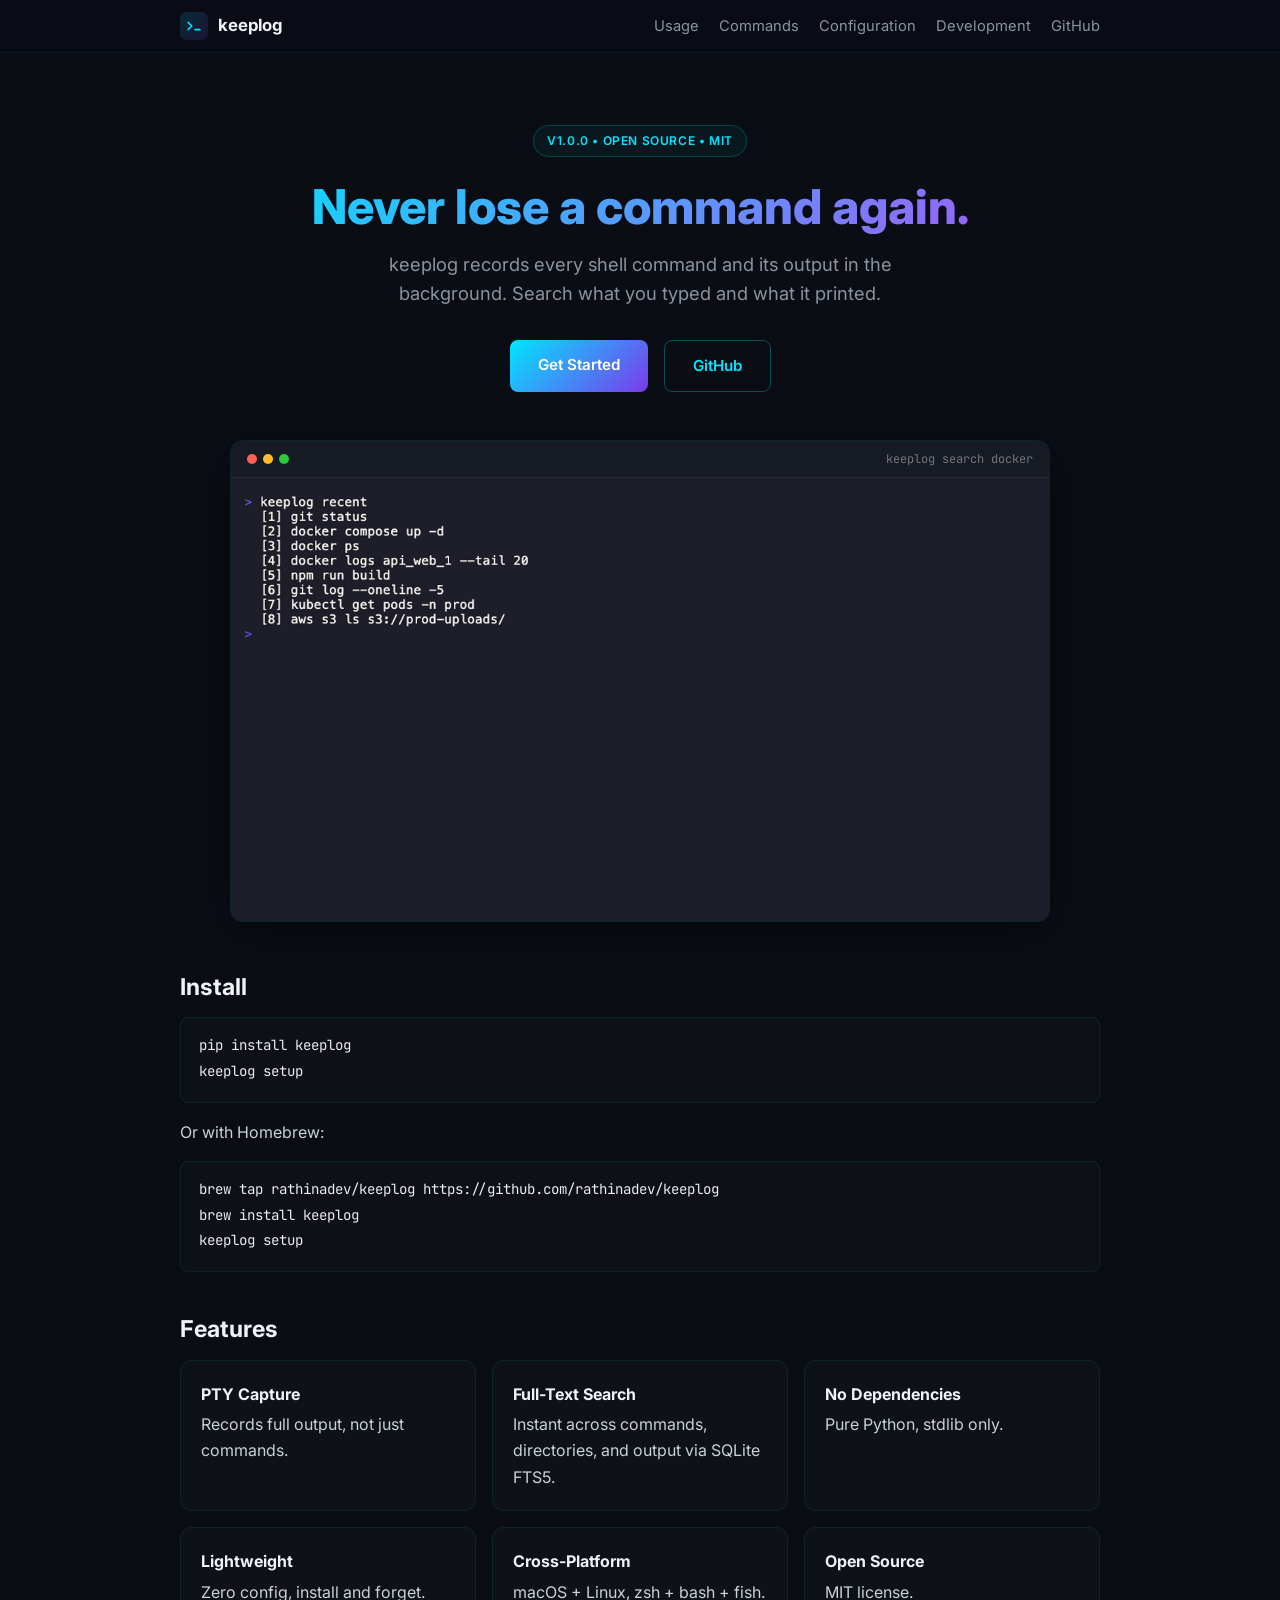
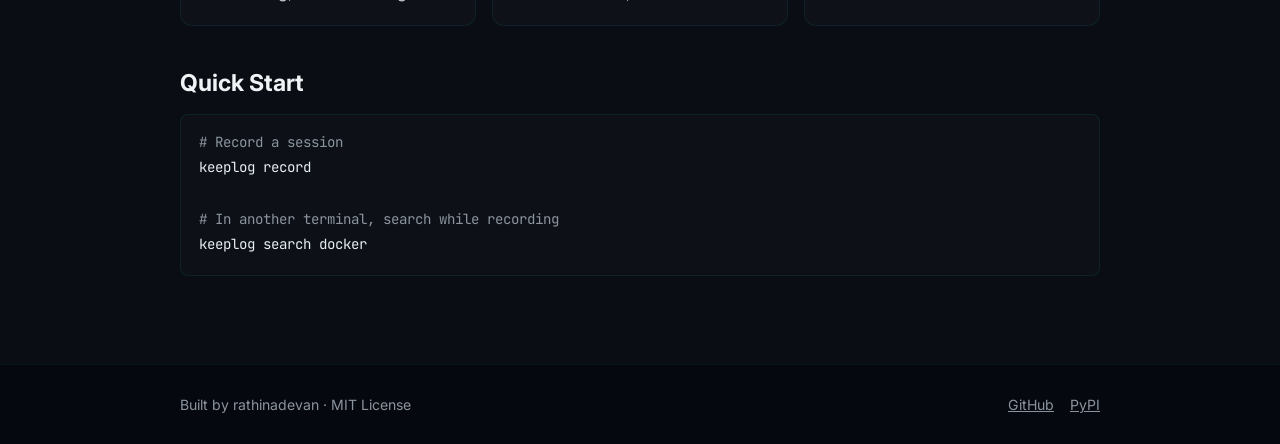
==== docs/index.html @ aa4a74f0 "docs: replace MkDocs with a plain HTML site" ====
<!doctype html>
<html lang="en">
<head>
  <meta charset="utf-8">
  <meta name="viewport" content="width=device-width, initial-scale=1">
  <title>keeplog</title>
  <meta name="description" content="keeplog records every terminal command and its output to a searchable local SQLite database. Install once, search your shell history instantly with fzf.">
  <link rel="canonical" href="https://rathinadev.github.io/keeplog/">
  <meta property="og:type" content="website">
  <meta property="og:site_name" content="keeplog">
  <meta property="og:title" content="keeplog">
  <meta property="og:description" content="keeplog records every terminal command and its output to a searchable local SQLite database. Install once, search your shell history instantly with fzf.">
  <meta property="og:url" content="https://rathinadev.github.io/keeplog/">
  <meta name="twitter:card" content="summary">
  <link rel="icon" href="assets/favicon.png">
  <link rel="preconnect" href="https://fonts.googleapis.com">
  <link rel="preconnect" href="https://fonts.gstatic.com" crossorigin>
  <link rel="stylesheet" href="https://fonts.googleapis.com/css2?family=Inter:wght@400;600;700;800&family=JetBrains+Mono:wght@400;500&display=swap">
  <link rel="stylesheet" href="style.css">
  <script src="site.js" defer></script>
  <script type="application/ld+json">
  {
    "@context": "https://schema.org",
    "@type": "SoftwareApplication",
    "name": "keeplog",
    "description": "Terminal session logger with full-text search. Records every shell command and output to a local SQLite database.",
    "applicationCategory": "DeveloperApplication",
    "operatingSystem": "macOS, Linux",
    "url": "https://rathinadev.github.io/keeplog/",
    "downloadUrl": "https://pypi.org/project/keeplog/",
    "license": "https://github.com/rathinadev/keeplog/blob/main/LICENSE",
    "offers": {
      "@type": "Offer",
      "price": "0",
      "priceCurrency": "USD"
    }
  }
  </script>
</head>
<body>
  <a class="skip" href="#main">Skip to content</a>
  <header class="site-header">
    <div class="wrap header-inner">
      <a class="brand" href="./" aria-current="page"><img src="assets/logo.svg" alt="" width="28" height="28">keeplog</a>
      <nav class="site-nav" aria-label="Main">
        <a href="usage/">Usage</a>
        <a href="commands/">Commands</a>
        <a href="config/">Configuration</a>
        <a href="development/">Development</a>
        <a href="https://github.com/rathinadev/keeplog">GitHub</a>
      </nav>
    </div>
  </header>

  <main id="main" class="wrap">
    <section class="hero">
      <div class="hero-badge">v1.0.0 • Open Source • MIT</div>
      <h1>Never lose a command again.</h1>
      <p class="hero-subtitle">keeplog records every shell command and its output in the background. Search what you typed and what it printed.</p>
      <div class="hero-actions">
        <a class="btn btn-primary" href="#install">Get Started</a>
        <a class="btn btn-ghost" href="https://github.com/rathinadev/keeplog">GitHub</a>
      </div>
      <figure class="terminal">
        <div class="terminal-bar" aria-hidden="true">
          <span class="terminal-dot red"></span>
          <span class="terminal-dot yellow"></span>
          <span class="terminal-dot green"></span>
          <span class="terminal-title">keeplog search docker</span>
        </div>
        <img src="assets/demo.gif" width="1200" height="650" alt="Demo: keeplog recent lists past commands, then keeplog search docker opens fzf with each command's saved output in a preview pane.">
      </figure>
    </section>

    <h2 id="install">Install</h2>
<pre><code>pip install keeplog
keeplog setup</code></pre>

    <p>Or with Homebrew:</p>
<pre><code>brew tap rathinadev/keeplog https://github.com/rathinadev/keeplog
brew install keeplog
keeplog setup</code></pre>

    <h2>Features</h2>
    <ul class="cards">
      <li><strong>PTY Capture</strong>Records full output, not just commands.</li>
      <li><strong>Full-Text Search</strong>Instant across commands, directories, and output via SQLite FTS5.</li>
      <li><strong>No Dependencies</strong>Pure Python, stdlib only.</li>
      <li><strong>Lightweight</strong>Zero config, install and forget.</li>
      <li><strong>Cross-Platform</strong>macOS + Linux, zsh + bash + fish.</li>
      <li><strong>Open Source</strong>MIT license.</li>
    </ul>

    <h2>Quick Start</h2>
<pre><code><span class="c"># Record a session</span>
keeplog record

<span class="c"># In another terminal, search while recording</span>
keeplog search docker</code></pre>
  </main>

  <footer class="site-footer">
    <div class="wrap">
      <span>Built by rathinadevan · MIT License</span>
      <span><a href="https://github.com/rathinadev/keeplog">GitHub</a><a href="https://pypi.org/project/keeplog/">PyPI</a></span>
    </div>
  </footer>
</body>
</html>
---- docs/style.css ----
:root {
  --bg: #0a0d14;
  --bg-raised: #0d1117;
  --text: #c9d1d9;
  --muted: #8b949e;
  --heading: #f0f3f6;
  --accent: #00e5ff;
  --line: rgba(255, 255, 255, 0.08);
  --line-accent: rgba(0, 229, 255, 0.12);
  --sans: 'Inter', -apple-system, BlinkMacSystemFont, 'Segoe UI', sans-serif;
  --mono: 'JetBrains Mono', ui-monospace, SFMono-Regular, Menlo, monospace;
}

* { box-sizing: border-box; }

html { scroll-behavior: smooth; }

body {
  margin: 0;
  background: var(--bg);
  color: var(--text);
  font: 16px/1.65 var(--sans);
}

a { color: var(--accent); }

img { max-width: 100%; height: auto; display: block; }

.wrap {
  max-width: 960px;
  margin: 0 auto;
  padding-inline: 20px;
}

.skip {
  position: absolute;
  left: -9999px;
}

.skip:focus {
  left: 16px;
  top: 12px;
  z-index: 10;
  background: var(--accent);
  color: #000;
  padding: 6px 12px;
  border-radius: 6px;
}

/* Header */
.site-header {
  position: sticky;
  top: 0;
  z-index: 5;
  background: rgba(10, 13, 20, 0.85);
  backdrop-filter: blur(16px) saturate(180%);
  -webkit-backdrop-filter: blur(16px) saturate(180%);
  border-bottom: 1px solid rgba(0, 229, 255, 0.06);
}

.header-inner {
  display: flex;
  align-items: center;
  justify-content: space-between;
  flex-wrap: wrap;
  gap: 8px 24px;
  padding-block: 12px;
}

.brand {
  display: flex;
  align-items: center;
  gap: 10px;
  color: var(--heading);
  font-weight: 700;
  font-size: 1.05rem;
  text-decoration: none;
}

.site-nav {
  display: flex;
  flex-wrap: wrap;
  gap: 4px 20px;
  font-size: 0.92rem;
}

.site-nav a {
  color: var(--muted);
  text-decoration: none;
}

.site-nav a:hover { color: var(--heading); }

.site-nav a[aria-current="page"] { color: var(--accent); }

/* Content */
main { padding-block: 48px 72px; }

h1, h2, h3 {
  color: var(--heading);
  line-height: 1.2;
}

h1 {
  font-size: 2.2rem;
  font-weight: 800;
  margin: 0 0 16px;
}

h2 {
  font-size: 1.45rem;
  font-weight: 700;
  margin: 44px 0 12px;
}

h3 {
  font-size: 1.1rem;
  font-weight: 600;
  margin: 28px 0 8px;
}

code {
  font-family: var(--mono);
  font-size: 0.88em;
  background: var(--bg-raised);
  border: 1px solid var(--line);
  border-radius: 4px;
  padding: 0.1em 0.35em;
}

pre {
  position: relative;
  margin: 16px 0;
  padding: 16px 18px;
  background: var(--bg-raised);
  border: 1px solid rgba(0, 229, 255, 0.08);
  border-radius: 8px;
  overflow-x: auto;
  line-height: 1.6;
}

pre code {
  background: none;
  border: 0;
  padding: 0;
  font-size: 0.88rem;
  color: #e6edf3;
}

pre .c { color: var(--muted); }

.copy {
  position: absolute;
  top: 8px;
  right: 8px;
  padding: 4px 10px;
  font: 500 0.75rem var(--sans);
  color: var(--muted);
  background: rgba(255, 255, 255, 0.04);
  border: 1px solid rgba(255, 255, 255, 0.12);
  border-radius: 6px;
  cursor: pointer;
  opacity: 0;
  transition: opacity 0.15s;
}

pre:hover .copy,
.copy:focus-visible { opacity: 1; }

@media (hover: none) {
  .copy { opacity: 1; }
}

.table-wrap { overflow-x: auto; }

table {
  width: 100%;
  border-collapse: collapse;
  font-size: 0.95rem;
}

th, td {
  text-align: left;
  vertical-align: top;
  padding: 10px 12px;
  border-bottom: 1px solid var(--line);
}

th {
  color: var(--heading);
  font-weight: 600;
}

td code { white-space: nowrap; }

/* Hero */
.hero {
  text-align: center;
  padding-block: 24px 8px;
}

.hero-badge {
  display: inline-block;
  margin-bottom: 24px;
  padding: 5px 13px;
  border: 1px solid rgba(0, 229, 255, 0.2);
  border-radius: 100px;
  background: rgba(0, 229, 255, 0.05);
  color: var(--accent);
  font-size: 0.75rem;
  font-weight: 600;
  letter-spacing: 0.05em;
  text-transform: uppercase;
}

.hero h1 {
  font-size: 3rem;
  line-height: 1.1;
  background: linear-gradient(135deg, #00e5ff 0%, #a855f7 50%, #00e5ff 100%);
  background-size: 200% auto;
  -webkit-background-clip: text;
  background-clip: text;
  -webkit-text-fill-color: transparent;
  animation: shimmer 4s ease-in-out infinite;
}

@keyframes shimmer {
  0%, 100% { background-position: 0% center; }
  50% { background-position: 200% center; }
}

.hero-subtitle {
  max-width: 600px;
  margin: 0 auto 32px;
  color: var(--muted);
  font-size: 1.15rem;
  line-height: 1.6;
}

.hero-actions {
  display: flex;
  flex-wrap: wrap;
  justify-content: center;
  gap: 16px;
  margin-bottom: 48px;
}

.btn {
  display: inline-block;
  padding: 12px 28px;
  border-radius: 8px;
  font-weight: 600;
  font-size: 0.95rem;
  text-decoration: none;
  transition: transform 0.2s, box-shadow 0.2s, background 0.2s, border-color 0.2s;
}

.btn-primary {
  background: linear-gradient(135deg, #00e5ff, #7c3aed);
  color: #fff;
}

.btn-primary:hover {
  transform: translateY(-2px);
  box-shadow: 0 8px 30px rgba(0, 229, 255, 0.3);
}

.btn-ghost {
  border: 1px solid rgba(0, 229, 255, 0.3);
  color: var(--accent);
}

.btn-ghost:hover {
  background: rgba(0, 229, 255, 0.08);
  border-color: var(--accent);
}

/* Terminal frame */
.terminal {
  max-width: 820px;
  margin: 0 auto;
  border: 1px solid var(--line-accent);
  border-radius: 12px;
  overflow: hidden;
  box-shadow: 0 8px 40px rgba(0, 0, 0, 0.4);
  text-align: left;
}

.terminal-bar {
  display: flex;
  align-items: center;
  gap: 6px;
  padding: 10px 16px;
  background: #161a23;
  border-bottom: 1px solid var(--line);
}

.terminal-dot {
  width: 10px;
  height: 10px;
  border-radius: 50%;
}

.terminal-dot.red { background: #ff5f56; }
.terminal-dot.yellow { background: #ffbd2e; }
.terminal-dot.green { background: #27c93f; }

.terminal-title {
  margin-left: auto;
  color: rgba(255, 255, 255, 0.4);
  font: 0.75rem var(--mono);
}

/* Feature cards */
.cards {
  display: grid;
  grid-template-columns: repeat(auto-fit, minmax(240px, 1fr));
  gap: 16px;
  margin: 16px 0 0;
  padding: 0;
  list-style: none;
}

.cards li {
  padding: 20px;
  border: 1px solid rgba(0, 229, 255, 0.08);
  border-radius: 12px;
  background: rgba(255, 255, 255, 0.02);
  transition: transform 0.2s, border-color 0.2s, box-shadow 0.2s;
}

.cards li:hover {
  transform: translateY(-2px);
  border-color: rgba(0, 229, 255, 0.2);
  box-shadow: 0 4px 20px rgba(0, 229, 255, 0.06);
}

.cards strong {
  display: block;
  margin-bottom: 4px;
  color: var(--heading);
}

/* Footer */
.site-footer {
  padding-block: 28px;
  border-top: 1px solid rgba(0, 229, 255, 0.06);
  background: #05080e;
  color: var(--muted);
  font-size: 0.88rem;
}

.site-footer .wrap {
  display: flex;
  flex-wrap: wrap;
  justify-content: space-between;
  gap: 8px 24px;
}

.site-footer a {
  color: var(--muted);
  margin-left: 16px;
}

.site-footer a:first-child { margin-left: 0; }

@media (max-width: 600px) {
  main { padding-block: 32px 56px; }
  h1 { font-size: 1.8rem; }
  .hero h1 { font-size: 2.2rem; }
}

@media (prefers-reduced-motion: reduce) {
  html { scroll-behavior: auto; }
  .hero h1 { animation: none; }
  .btn, .cards li { transition: none; }
}
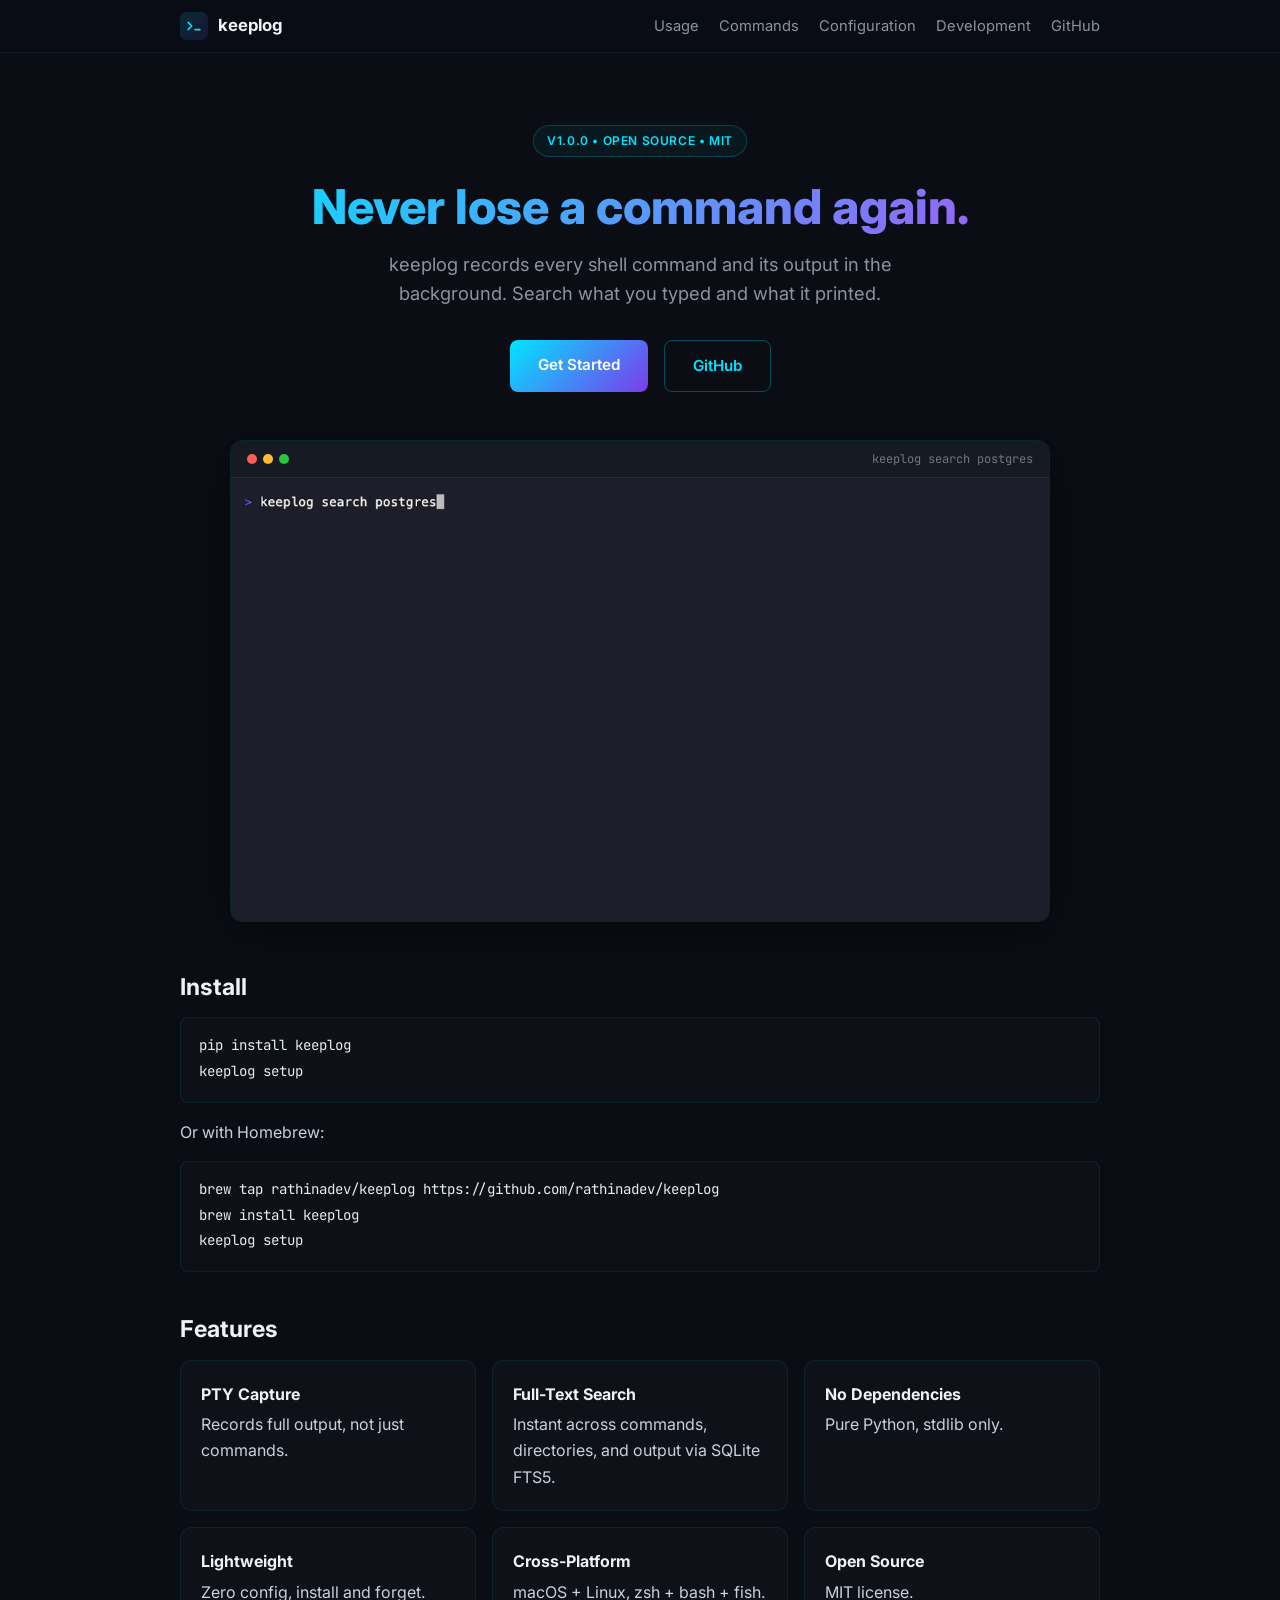
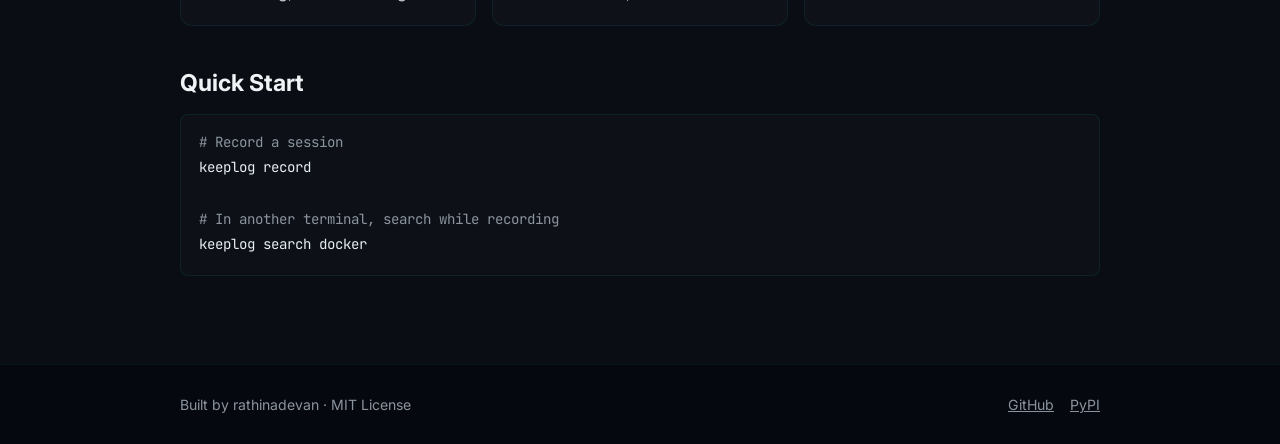
==== commit 49166ae3: "docs: re-record demo GIF to show output search" ====
--- a/docs/index.html
+++ b/docs/index.html
@@ -66,9 +66,9 @@
           <span class="terminal-dot red"></span>
           <span class="terminal-dot yellow"></span>
           <span class="terminal-dot green"></span>
-          <span class="terminal-title">keeplog search docker</span>
+          <span class="terminal-title">keeplog search postgres</span>
         </div>
-        <img src="assets/demo.gif" width="1200" height="650" alt="Demo: keeplog recent lists past commands, then keeplog search docker opens fzf with each command's saved output in a preview pane.">
+        <img src="assets/demo.gif" width="1200" height="650" alt="Demo: keeplog search postgres finds docker ps and kubectl get pods, whose saved output mentions postgres, and shows that output in a preview pane.">
       </figure>
     </section>
 
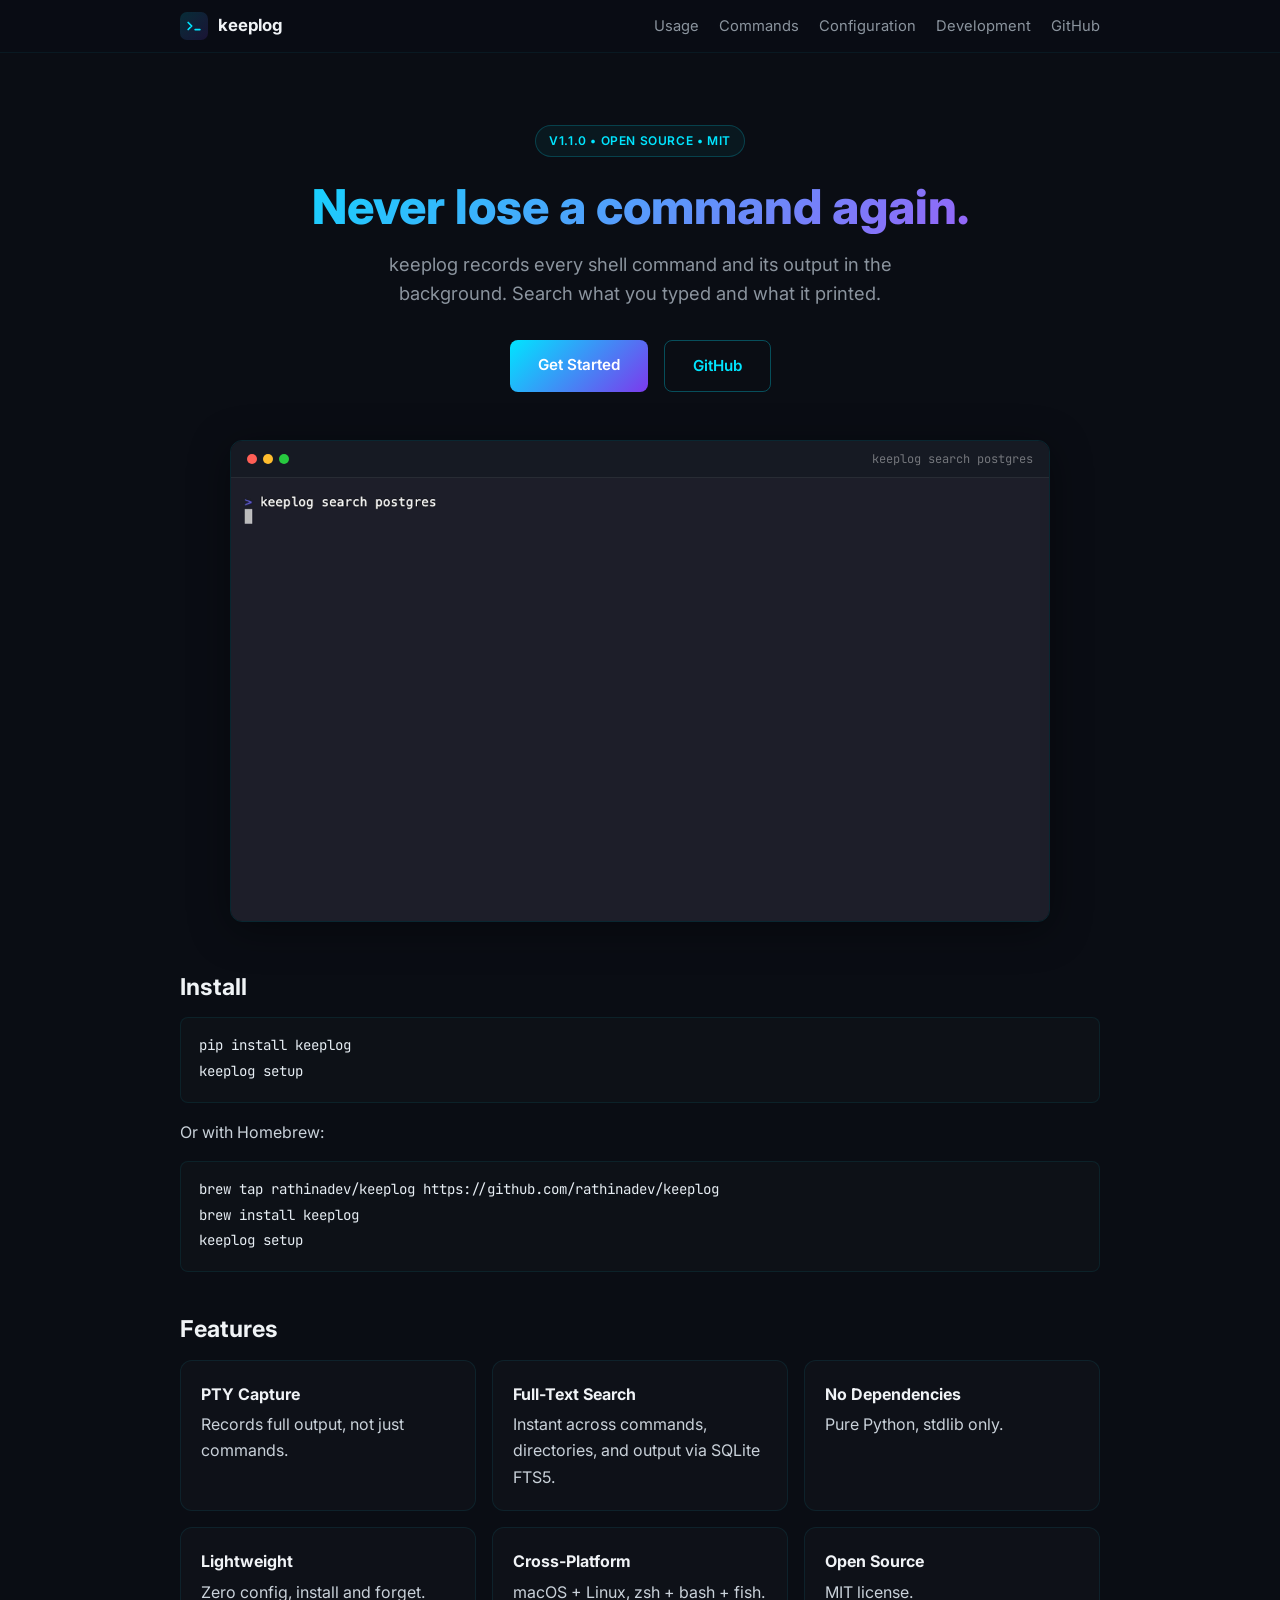
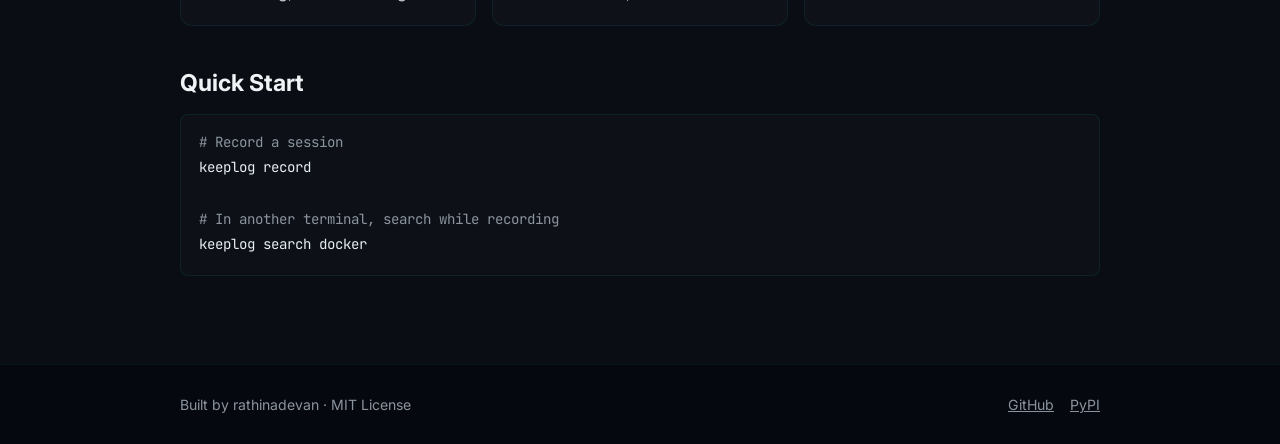
==== commit 76a7fbc9: "chore: bump version to 1.1.0" ====
--- a/docs/index.html
+++ b/docs/index.html
@@ -54,7 +54,7 @@
 
   <main id="main" class="wrap">
     <section class="hero">
-      <div class="hero-badge">v1.0.0 • Open Source • MIT</div>
+      <div class="hero-badge">v1.1.0 • Open Source • MIT</div>
       <h1>Never lose a command again.</h1>
       <p class="hero-subtitle">keeplog records every shell command and its output in the background. Search what you typed and what it printed.</p>
       <div class="hero-actions">
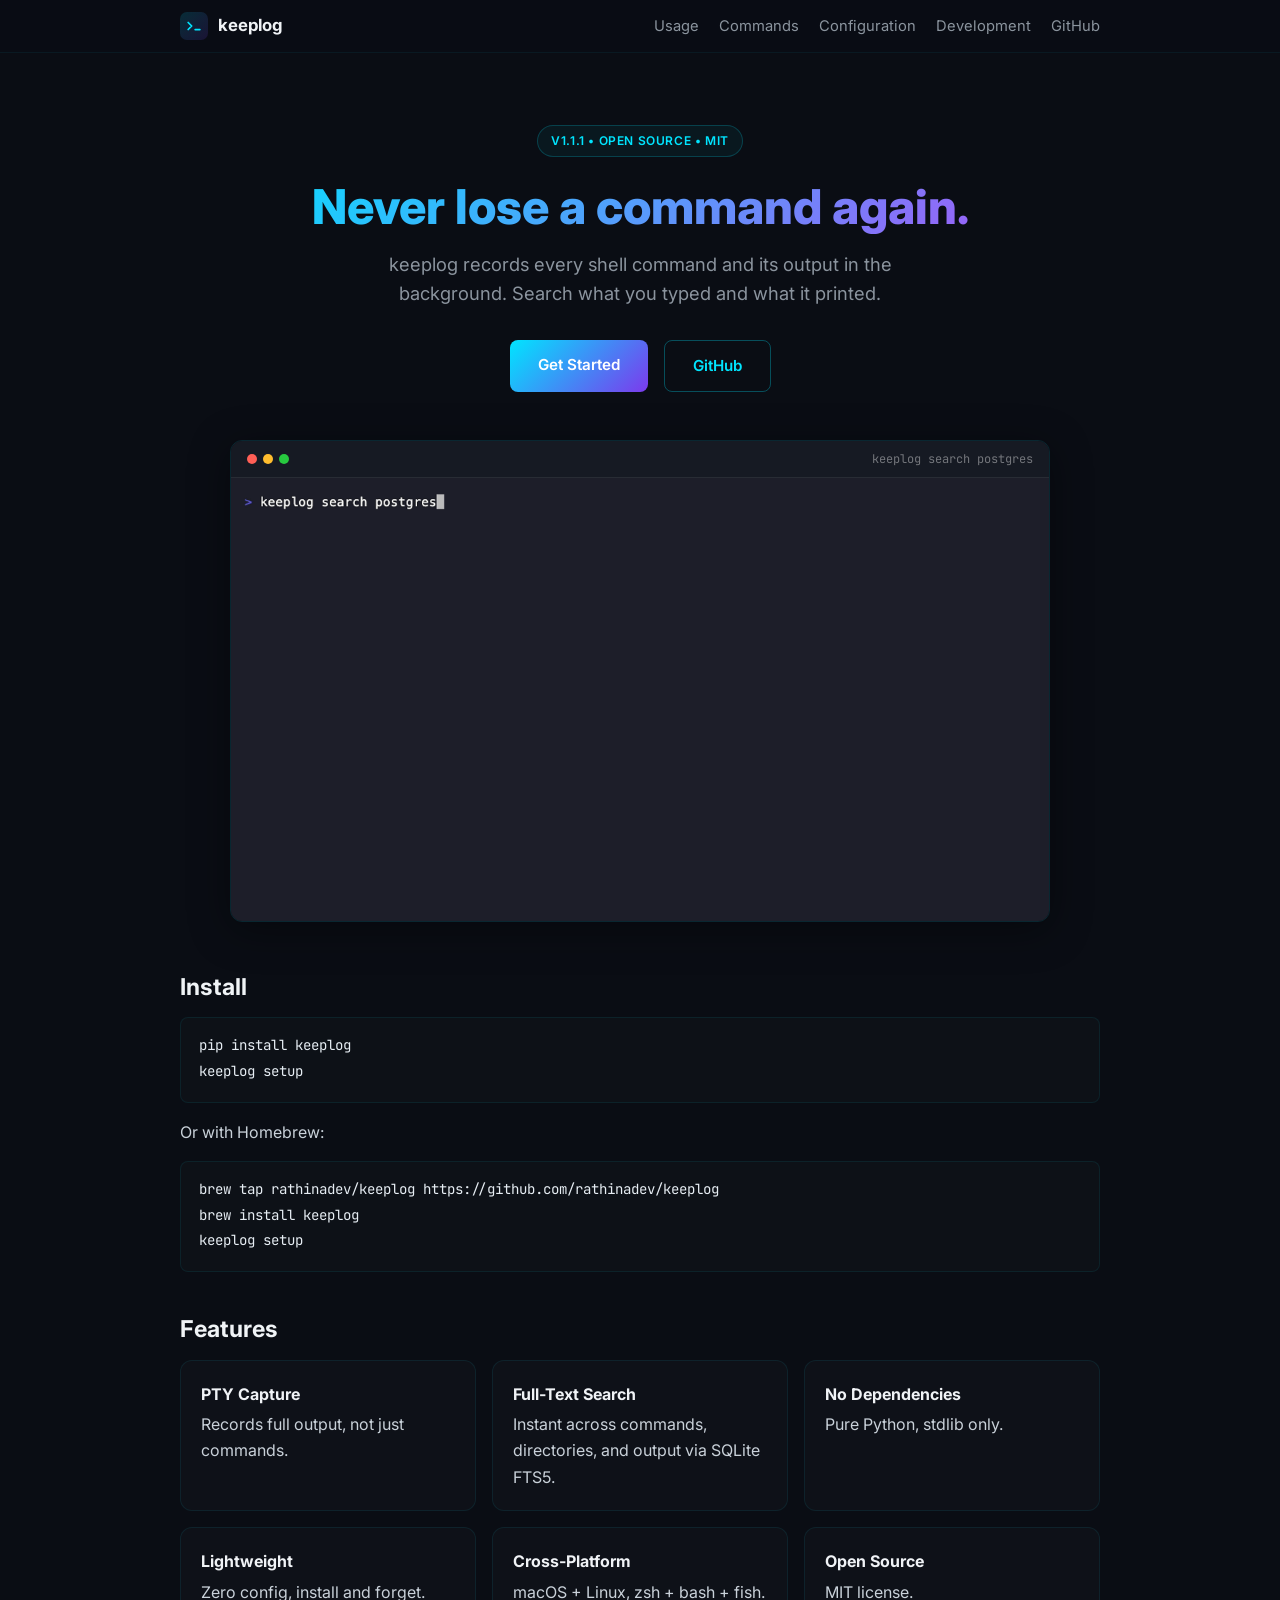
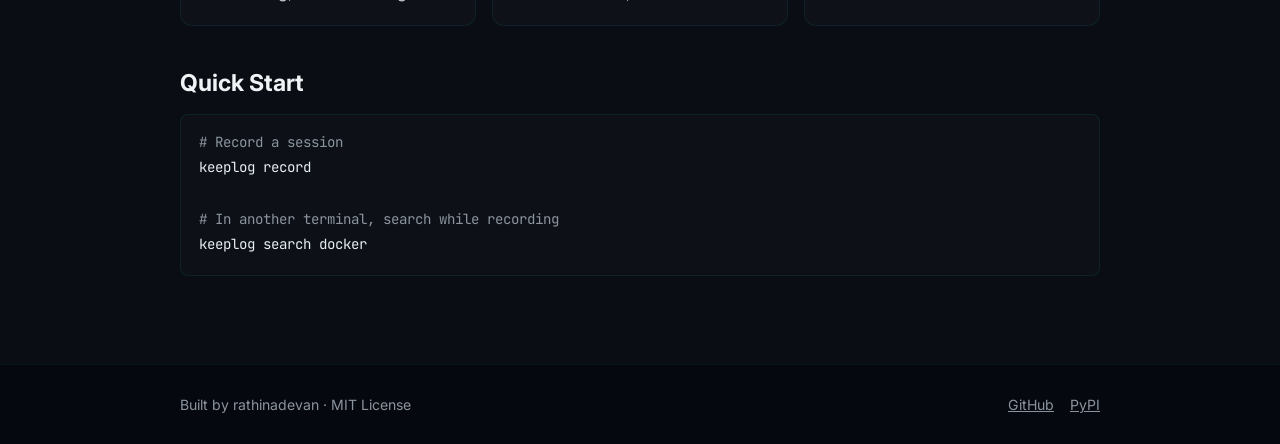
==== commit 358eb245: "chore: bump version to 1.1.1" ====
--- a/docs/index.html
+++ b/docs/index.html
@@ -54,7 +54,7 @@
 
   <main id="main" class="wrap">
     <section class="hero">
-      <div class="hero-badge">v1.1.0 • Open Source • MIT</div>
+      <div class="hero-badge">v1.1.1 • Open Source • MIT</div>
       <h1>Never lose a command again.</h1>
       <p class="hero-subtitle">keeplog records every shell command and its output in the background. Search what you typed and what it printed.</p>
       <div class="hero-actions">
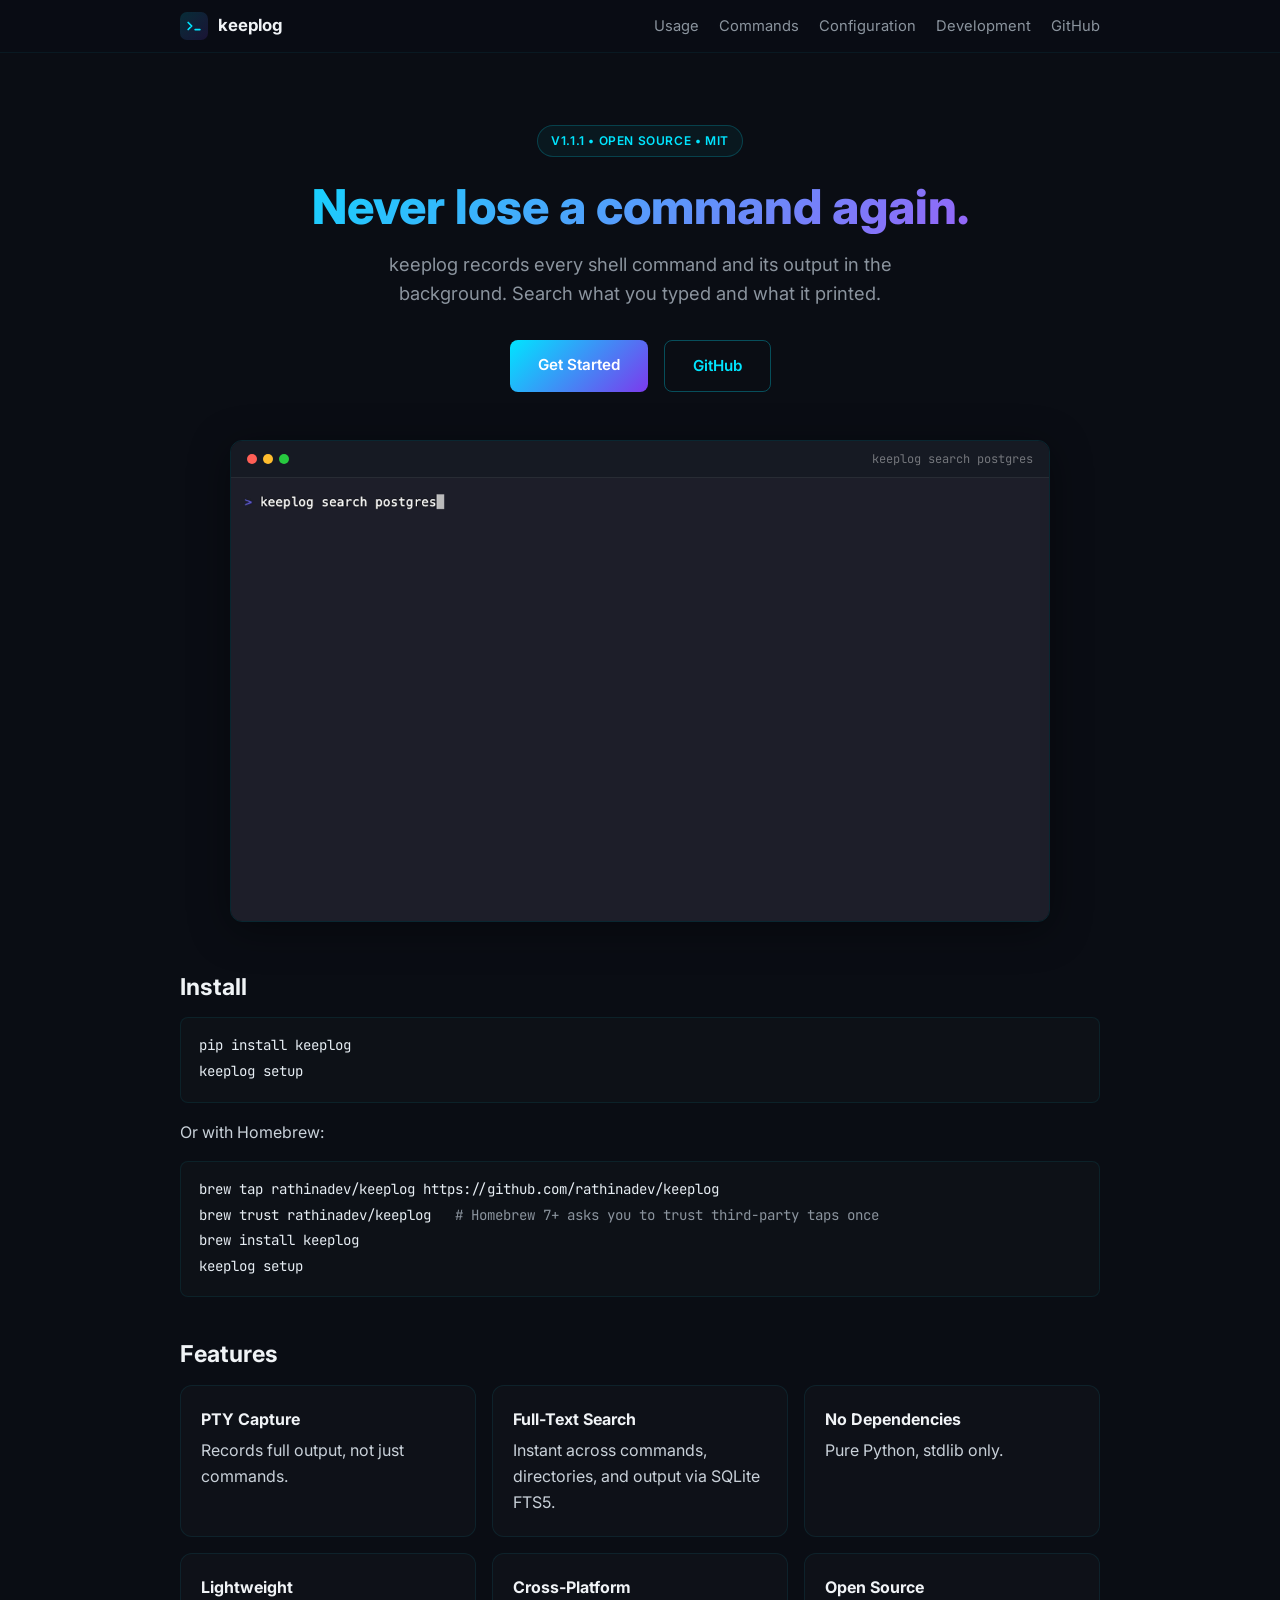
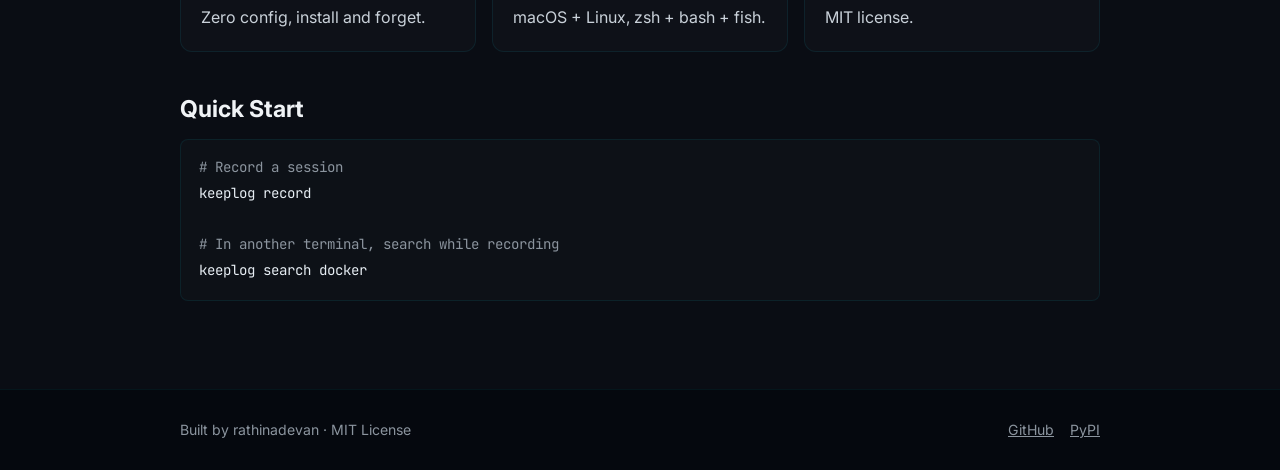
==== commit f2139444: "docs: add the brew trust step to the Homebrew install Homebrew 7 refuses to install from a third-par" ====
--- a/docs/index.html
+++ b/docs/index.html
@@ -78,6 +78,7 @@
 
     <p>Or with Homebrew:</p>
 <pre><code>brew tap rathinadev/keeplog https://github.com/rathinadev/keeplog
+brew trust rathinadev/keeplog   <span class="c"># Homebrew 7+ asks you to trust third-party taps once</span>
 brew install keeplog
 keeplog setup</code></pre>
 
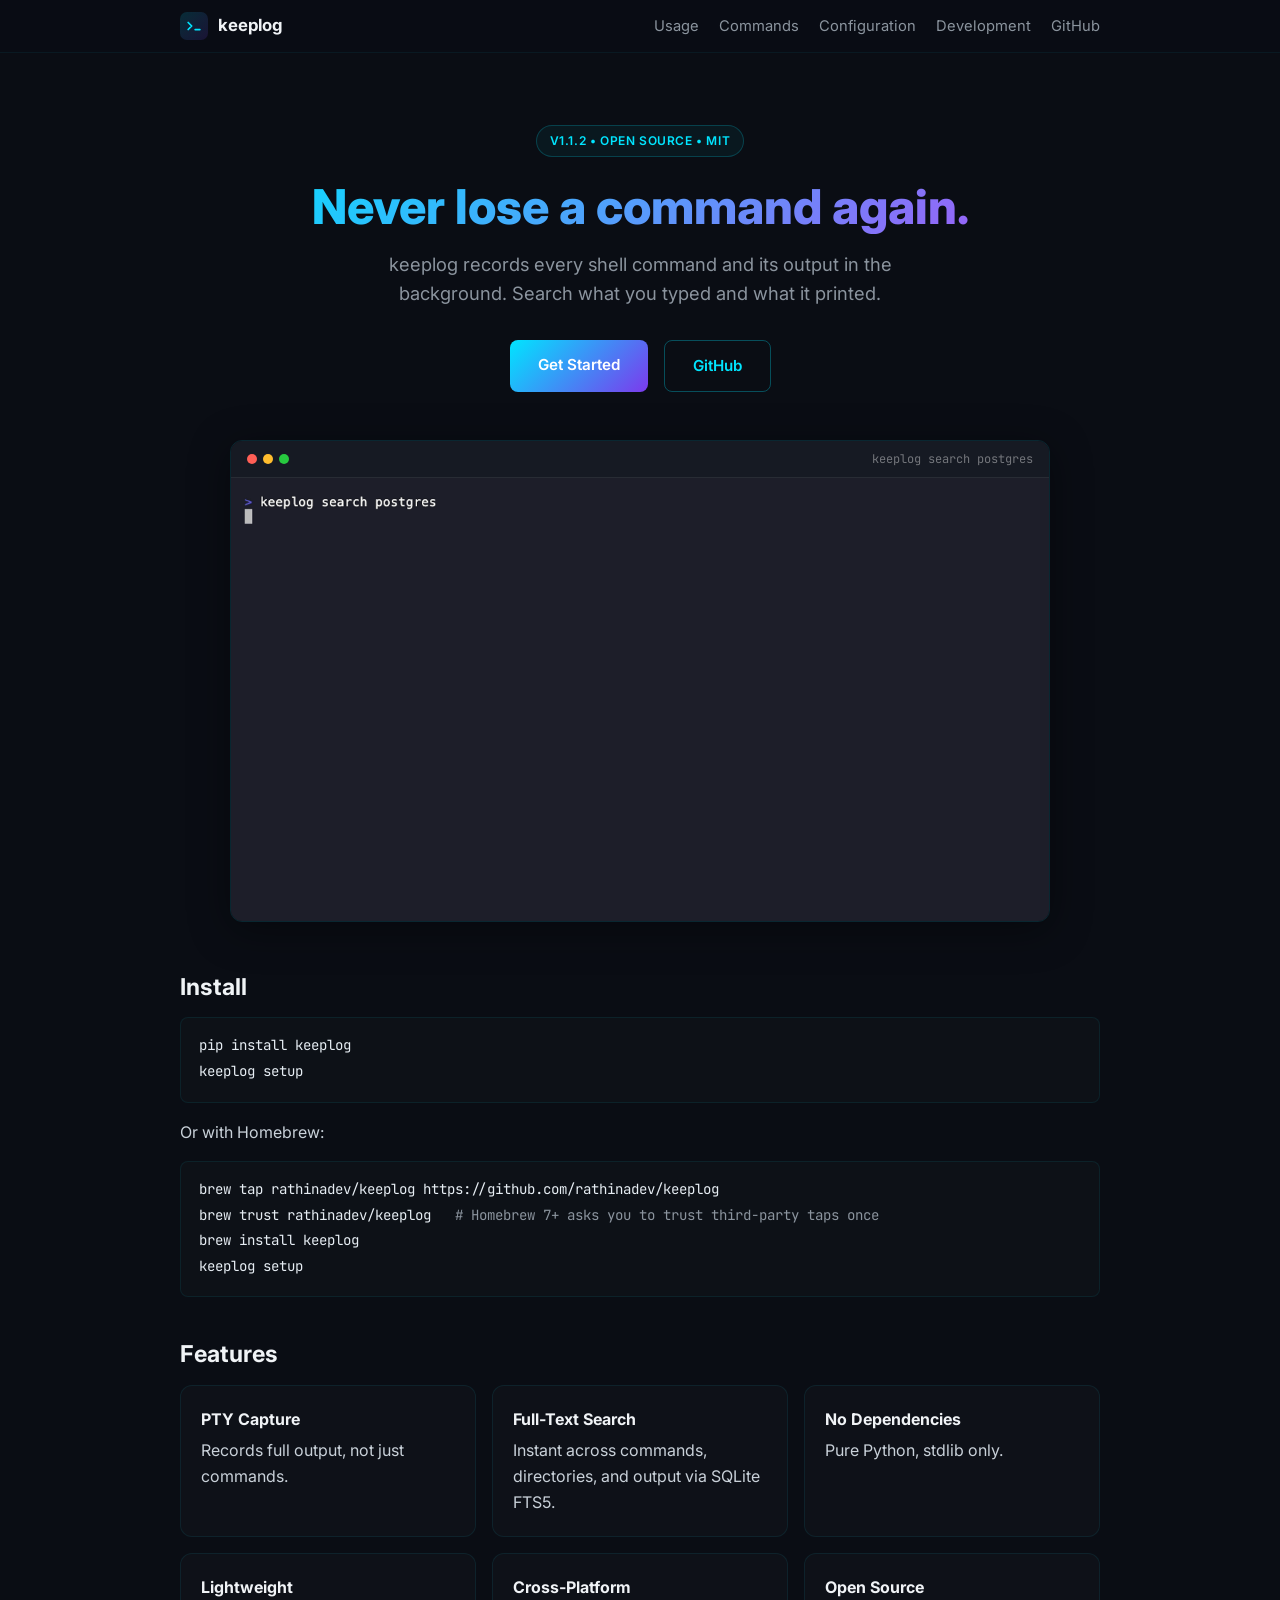
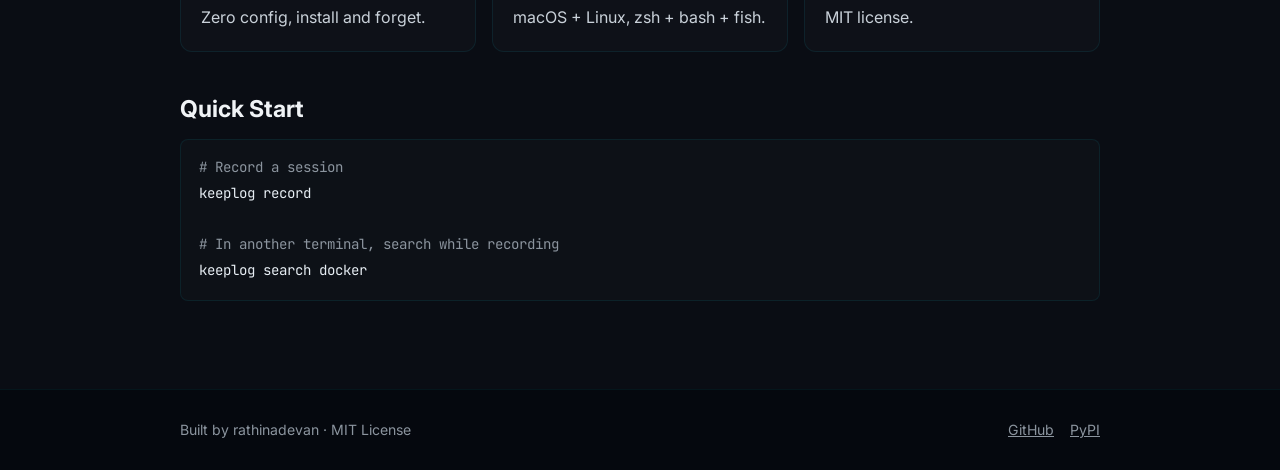
==== commit d1548883: "chore: bump version to 1.1.2" ====
--- a/docs/index.html
+++ b/docs/index.html
@@ -54,7 +54,7 @@
 
   <main id="main" class="wrap">
     <section class="hero">
-      <div class="hero-badge">v1.1.1 • Open Source • MIT</div>
+      <div class="hero-badge">v1.1.2 • Open Source • MIT</div>
       <h1>Never lose a command again.</h1>
       <p class="hero-subtitle">keeplog records every shell command and its output in the background. Search what you typed and what it printed.</p>
       <div class="hero-actions">
